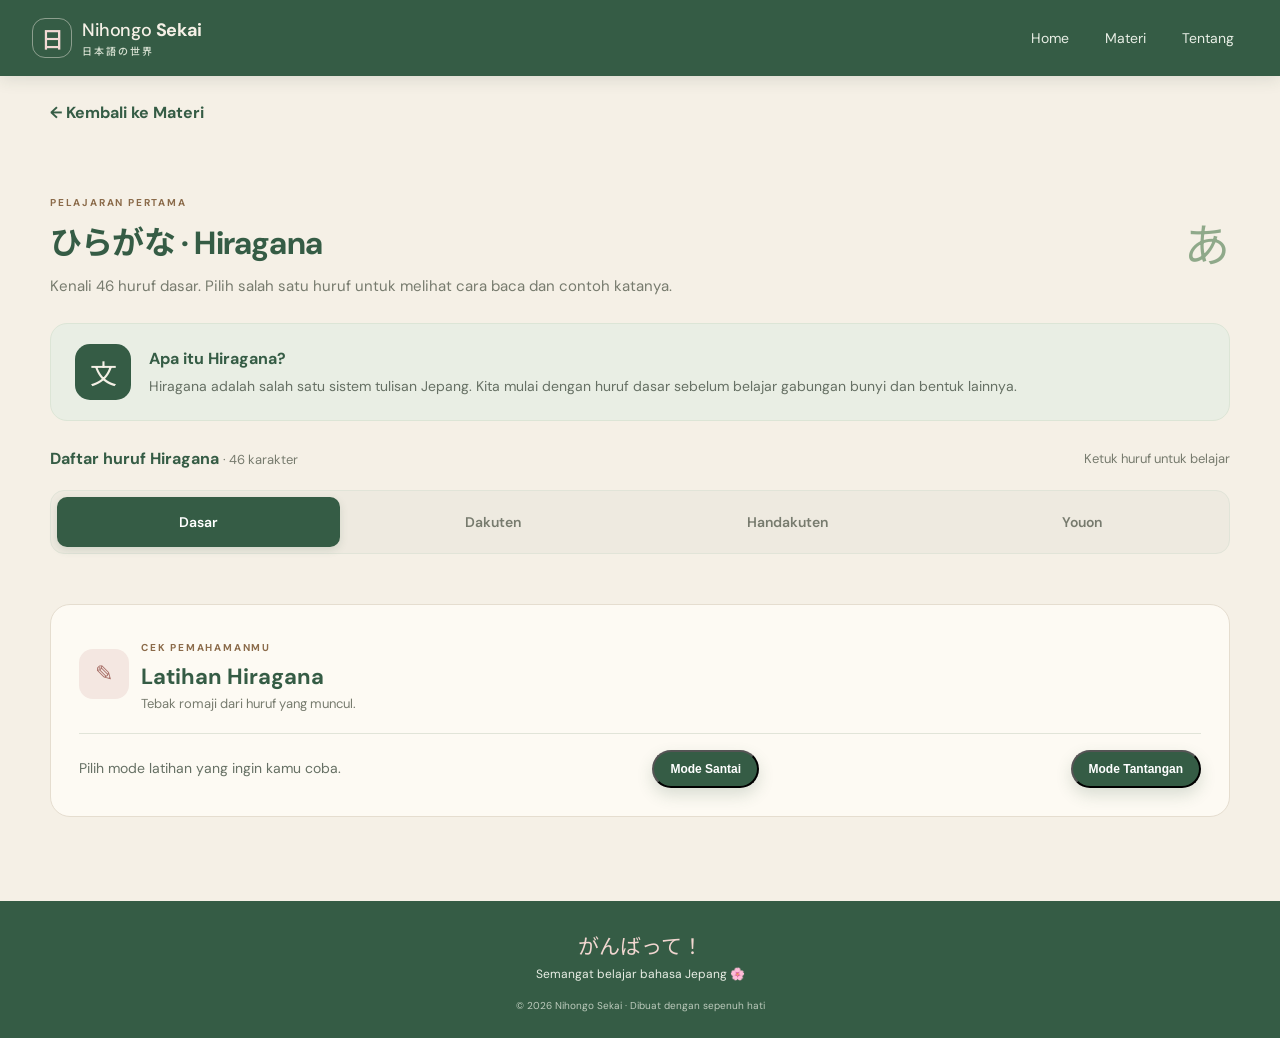
==== hiragana.html @ 3c8f75ea "Add files via upload" ====
<!DOCTYPE html>
<html lang="id">
<head>
  <meta charset="UTF-8">
  <meta name="viewport" content="width=device-width, initial-scale=1.0">
  <meta name="theme-color" content="#355C45">
  <meta name="description" content="Nihongo Sekai — teman belajar bahasa Jepang dari dasar dengan suasana yang menyenangkan.">
  <title>Belajar Hiragana — Nihongo Sekai</title>
  <link rel="preconnect" href="https://fonts.googleapis.com">
  <link rel="preconnect" href="https://fonts.gstatic.com" crossorigin>
  <link href="https://fonts.googleapis.com/css2?family=DM+Sans:wght@400;500;600;700&family=Noto+Sans+JP:wght@500;600;700&display=swap" rel="stylesheet">
  <link rel="stylesheet" href="css/style.css">
</head>
<body>
  <header class="site-header" id="home">
    <nav class="navbar" aria-label="Navigasi utama">
      <a class="logo" href="#home" aria-label="Nihongo Sekai, kembali ke beranda">
        <span class="logo-mark" aria-hidden="true">日</span>
        <span>Nihongo <strong>Sekai</strong><small>日本語の世界</small></span>
      </a>
      <button class="menu-toggle" id="menuToggle" type="button" aria-label="Buka menu" aria-expanded="false" aria-controls="navLinks">
        <span></span><span></span><span></span>
      </button>
      <div class="nav-links" id="navLinks">
        <a href="index.html">Home</a>
        <a href="materi.html#materi">Materi</a>
        <a href="index.html#tentang">Tentang</a>
      </div>
    </nav>
  </header>

  <main>
    <div class="page-width" style="padding-top:24px">
      <a class="back-link" href="materi.html">← Kembali ke Materi</a>
    </div>
    <section class="hiragana-section page-width" id="hiragana" aria-labelledby="hiraganaTitle">
      <div class="section-heading hiragana-heading">
        <div>
          <span class="section-kicker">PELAJARAN PERTAMA</span>
          <h2 id="hiraganaTitle">ひらがな · Hiragana</h2>
          <p>Kenali 46 huruf dasar. Pilih salah satu huruf untuk melihat cara baca dan contoh katanya.</p>
        </div>
        <span class="heading-flower" aria-hidden="true">あ</span>
      </div>

      <div class="lesson-intro">
        <span class="lesson-intro-mark" aria-hidden="true">文</span>
        <div><strong>Apa itu Hiragana?</strong><p>Hiragana adalah salah satu sistem tulisan Jepang. Kita mulai dengan huruf dasar sebelum belajar gabungan bunyi dan bentuk lainnya.</p></div>
      </div>

      <div class="kana-toolbar">
        <div>
          <strong>Daftar huruf Hiragana</strong>
          <span id="kanaCount"> · 46 karakter</span>
        </div>
        <span class="tap-hint">Ketuk huruf untuk belajar</span>
      </div>

      <div class="kana-tabs" role="tablist" aria-label="Kategori Hiragana">
      <button class="kana-tab active" type="button"
        data-category="basic" aria-selected="true">
        Dasar
      </button>

      <button class="kana-tab" type="button"
        data-category="dakuten" aria-selected="false">
        Dakuten
      </button>

      <button class="kana-tab" type="button"
        data-category="handakuten" aria-selected="false">
        Handakuten
      </button>
      
      <button class="kana-tab" type="button"
        data-category="youon" aria-selected="false">
        Youon
      </button>

</div>

      <div class="kana-grid" id="kanaGrid"
      aria-label="Daftar huruf Hiragana"></div>
      <!-- HINA BARU — DETAIL HURUF DISEMBUNYIKAN SAAT AWAL -->
      <article class="kana-detail" id="kanaDetail" aria-live="polite" hidden>
        <div class="kana-detail-character" id="detailKana">あ</div>
        <div class="kana-detail-copy">
          <span class="detail-label">HURUF YANG DIPILIH</span>
          <h3 id="detailRomaji">a</h3>
          <p id="detailDescription">Dibaca seperti bunyi “a” pada kata “anak”.</p>
          <div class="example-word"><span>CONTOH KATA</span><strong id="detailWord">あさ · asa</strong><small id="detailMeaning">pagi</small></div>
        </div>
      </article>

      <section class="hiragana-quiz" aria-labelledby="quizTitle">
        <div class="quiz-heading"><span class="quiz-icon" aria-hidden="true">✎</span><div><span class="section-kicker">CEK PEMAHAMANMU</span><h3 id="quizTitle">Latihan Hiragana</h3><p>Tebak romaji dari huruf yang muncul.</p></div></div>
        
<div class="quiz-content">

  <!-- HALAMAN 1: PILIH MODE -->
  <div class="quiz-start" id="quizStart">
    <p>Pilih mode latihan yang ingin kamu coba.</p>

    <button class="primary-button quiz-start-button"
      id="startRelaxedQuiz" type="button">
      Mode Santai
    </button>

    <button class="primary-button quiz-start-button"
      id="startChallengeQuiz" type="button">
      Mode Tantangan
    </button>
  </div>

  <!-- HALAMAN 2: PILIH JUMLAH SOAL -->
  <div id="quizCountSelect" hidden>
    <h3>Pilih Jumlah Soal</h3>
    <p id="quizModeDescription"></p>

    <div class="quiz-count-options">
      <button type="button" data-count="10">10 Soal</button>
      <button type="button" data-count="20">20 Soal</button>
      <button type="button" data-count="30">30 Soal</button>
      <button type="button" data-count="40">40 Soal</button>
      <button type="button" data-count="50">50 Soal</button>
      <button type="button" data-count="60">60 Soal</button>
      <button type="button" data-count="70">70 Soal</button>
      <button type="button" data-count="80">80 Soal</button>
      <button type="button" data-count="90">90 Soal</button>
      <button type="button" data-count="100">100 Soal</button>
    </div>

    <button type="button" id="backToQuizMode">
      ← Kembali
    </button>
  </div>

  <!-- HALAMAN 3: QUIZ -->
  <div id="quizContent" hidden></div>

</div>


      </section>
    </section>

  </main>
  <footer class="footer">
    <p class="footer-jp">がんばって！</p>
    <p>Semangat belajar bahasa Jepang 🌸</p>
    <small>© <span id="year">2026</span> Nihongo Sekai · Dibuat dengan sepenuh hati</small>
  </footer>
  <!-- COMMON — SCRIPT UTAMA -->
    <script src="js/script.js"></script>

<!-- HINA BARU — SCRIPT HIRAGANA -->
    <script src="js/hiragana.js"></script>
</body>
</html>
---- css/style.css ----
/* ==========================================
   01. GLOBAL — WARNA, RESET, DAN DASAR
========================================== */

:root {
  --forest: #355c45;
  --forest-deep: #294a38;
  --sage: #8fa98a;
  --sage-light: #e5ebdf;
  --cream: #f5f0e6;
  --paper: #fffdf8;
  --brown: #8b6b4a;
  --ink: #303b32;
  --muted: #777b6e;
  --line: #e1e4d8;
  --shadow: 0 12px 32px rgba(53, 92, 69, .09);
}

* {
  margin: 0;
  padding: 0;
  box-sizing: border-box;
}

html {
  min-height: 100%;
  scroll-behavior: smooth;
  scroll-padding-top: 84px;
  -webkit-text-size-adjust: 100%;
  text-size-adjust: 100%;
}

body {
  min-width: 320px;
  min-height: 100vh;
  min-height: 100svh;
  display: flex;
  flex-direction: column;
  background: var(--cream);
  color: var(--ink);
  font-family: "DM Sans", "Noto Sans JP", sans-serif;
  line-height: 1.6;
}

body > main {
  flex: 1 0 auto;
}

a {
  color: inherit;
}

.page-width {
  width: min(1080px, calc(100% - 40px));
  margin-inline: auto;
}


/* ==========================================
   02. HEADER DAN NAVIGASI
========================================== */

.site-header {
  position: sticky;
  top: 0;
  z-index: 20;
  background: var(--forest);
  color: var(--cream);
  box-shadow: 0 3px 16px rgba(30, 55, 39, .12);
}

.navbar {
  width: min(1120px, calc(100% - 40px));
  min-height: 76px;
  margin: auto;
  display: flex;
  align-items: center;
  justify-content: space-between;
  gap: 20px;
}

.logo {
  display: inline-flex;
  align-items: center;
  gap: 10px;
  font-size: 18px;
  font-weight: 500;
  line-height: 1.15;
  letter-spacing: -.4px;
  text-decoration: none;
}

.logo strong {
  font-weight: 700;
}

.logo small {
  display: block;
  margin-top: 4px;
  color: #d5dfd0;
  font-family: "Noto Sans JP", sans-serif;
  font-size: 10px;
  letter-spacing: 2px;
}

.logo-mark {
  display: grid;
  place-items: center;
  width: 40px;
  height: 40px;
  border: 1px solid rgba(245, 240, 230, .45);
  border-radius: 13px;
  color: #f3d9d4;
  font-family: "Noto Sans JP", sans-serif;
  font-size: 23px;
}

.nav-links {
  display: flex;
  align-items: center;
  gap: 8px;
}

.nav-links a {
  padding: 9px 14px;
  border-radius: 22px;
  color: #e8eee5;
  font-size: 14px;
  text-decoration: none;
  transition: background .2s, color .2s;
}

.nav-links a:hover,
.nav-links a.active {
  background: rgba(255, 255, 255, .13);
  color: #fff;
}

.menu-toggle {
  display: none;
  width: 42px;
  height: 40px;
  padding: 9px;
  border: 1px solid rgba(255, 255, 255, .3);
  border-radius: 10px;
  background: transparent;
}

.menu-toggle span {
  display: block;
  height: 2px;
  margin: 4px 0;
  border-radius: 3px;
  background: var(--cream);
}


/* ==========================================
   03. BERANDA — HERO
========================================== */

.hero {
  position: relative;
  display: grid;
  grid-template-columns: 1fr;
  align-items: center;
  min-height: 0;
  margin-top: 34px;
  padding: 38px 42px 30px 52px;
  overflow: hidden;
  border: 1px solid #dce5d6;
  border-radius: 30px;
  background: linear-gradient(
    125deg,
    #e8eee2 0%,
    #e2eadf 58%,
    #dce8dc 100%
  );
}

.hero-copy {
  position: relative;
  z-index: 2;
}

.eyebrow,
.section-kicker {
  color: var(--brown);
  font-size: 10px;
  font-weight: 700;
  letter-spacing: 1.8px;
}

.eyebrow {
  display: inline-flex;
  align-items: center;
  gap: 8px;
  padding: 7px 11px;
  border: 1px solid rgba(139, 107, 74, .2);
  border-radius: 30px;
  background: rgba(255, 253, 248, .56);
}

.eyebrow-dot {
  width: 7px;
  height: 7px;
  border-radius: 50%;
  background: #c78b82;
}

.hero h1 {
  margin-top: 20px;
  color: var(--forest);
  font-family: "Noto Sans JP", sans-serif;
  font-size: clamp(42px, 6vw, 64px);
  line-height: 1.13;
  letter-spacing: -2px;
}

.hero h1 span {
  color: #c47e78;
}

.hero h1 em {
  display: block;
  margin-top: 8px;
  color: #718a70;
  font-family: "DM Sans", sans-serif;
  font-size: 17px;
  font-style: normal;
  font-weight: 600;
  letter-spacing: 1px;
}

.hero-description {
  max-width: 620px;
  margin-top: 17px;
  color: #596458;
  font-size: 14px;
  line-height: 1.85;
}

.primary-button {
  display: inline-flex;
  align-items: center;
  gap: 18px;
  margin-top: 24px;
  padding: 13px 21px;
  border-radius: 28px;
  background: var(--forest);
  color: white;
  box-shadow: 0 7px 16px rgba(53, 92, 69, .18);
  font-size: 14px;
  font-weight: 700;
  text-decoration: none;
  transition: transform .2s, background .2s;
}

.primary-button:hover {
  transform: translateY(-2px);
  background: var(--forest-deep);
}

.primary-button span {
  font-size: 19px;
  line-height: 1;
}

.hero-note {
  margin-top: 16px;
  color: #748071;
  font-size: 11px;
}

.decor {
  position: absolute;
  color: rgba(196, 126, 120, .45);
  pointer-events: none;
}

.decor-one {
  top: 23px;
  right: 34%;
  font-size: 27px;
}

.decor-two {
  bottom: 20px;
  left: 24px;
  font-family: "Noto Sans JP", sans-serif;
  font-size: 12px;
  letter-spacing: 5px;
  writing-mode: vertical-rl;
}

.welcome-strip {
  display: flex;
  align-items: center;
  gap: 14px;
  margin-top: 22px;
  padding: 15px 21px;
  border: 1px solid #e6dfd1;
  border-radius: 17px;
  background: rgba(255, 253, 248, .72);
}

.welcome-icon {
  font-size: 24px;
}

.welcome-strip p {
  flex: 1;
  color: var(--forest);
  font-size: 13px;
}

.welcome-strip p strong {
  margin-right: 7px;
  font-family: "Noto Sans JP", sans-serif;
}

.welcome-strip p span {
  color: var(--muted);
}

.welcome-jp {
  color: #d7cbb6;
  font-family: "Noto Sans JP", sans-serif;
  font-size: 27px;
}


/* ==========================================
   04. BERANDA — PILIHAN MATERI
========================================== */

.materi {
  padding-top: 76px;
  padding-bottom: 64px;
}

.section-heading {
  display: flex;
  justify-content: space-between;
  align-items: end;
  margin-bottom: 25px;
}

.section-heading h2,
.about h2 {
  margin-top: 5px;
  color: var(--forest);
  font-size: 29px;
  letter-spacing: -.8px;
}

.section-heading p {
  margin-top: 5px;
  color: var(--muted);
  font-size: 13px;
}

.heading-flower {
  color: #c98f87;
  font-size: 34px;
}

.menu {
  display: grid;
  grid-template-columns: repeat(2, minmax(0, 1fr));
  gap: 16px;
}

.item {
  position: relative;
  display: flex;
  align-items: center;
  gap: 17px;
  min-height: 124px;
  padding: 20px;
  overflow: hidden;
  border: 1px solid var(--line);
  border-radius: 20px;
  background: var(--paper);
  box-shadow: var(--shadow);
  color: inherit;
  text-decoration: none;
  transition: transform .2s, box-shadow .2s;
}

.item:hover {
  transform: translateY(-3px);
  box-shadow: 0 16px 32px rgba(53, 92, 69, .13);
}

.item-symbol {
  display: grid;
  flex: 0 0 68px;
  place-items: center;
  width: 68px;
  height: 68px;
  border-radius: 19px;
  color: var(--forest);
  font-family: "Noto Sans JP", sans-serif;
  font-size: 37px;
}

.item-hiragana .item-symbol {
  background: #e7eee3;
}

.item-katakana .item-symbol {
  background: #f5e8e2;
  color: #a76e66;
}

.item-kanji .item-symbol {
  background: #eee9d9;
  color: #88724d;
}

.item-vocab .item-symbol {
  background: #e5eceb;
  color: #547b75;
}

.item h3 {
  color: var(--forest);
  font-size: 16px;
}

.item p {
  margin-top: 3px;
  color: var(--muted);
  font-size: 11px;
}

.item-arrow {
  align-self: flex-start;
  margin-left: auto;
  color: #a1ae9c;
  font-size: 19px;
}

.coming-note {
  margin-top: 19px;
  color: #8a806e;
  font-size: 11px;
  text-align: center;
}

.coming-note span {
  color: #c58c83;
}


/* ==========================================
   05. BERANDA — TENTANG NIHONGO SEKAI
========================================== */

.about {
  display: flex;
  align-items: center;
  gap: 25px;
  margin-bottom: 66px;
  padding: 27px 30px;
  border: 1px solid #e5ddcf;
  border-radius: 22px;
  background: #eee9dc;
}

.about-mark {
  display: grid;
  flex: 0 0 94px;
  place-items: center;
  width: 94px;
  height: 94px;
  border-radius: 50%;
  background: var(--forest);
  color: #f3eadd;
  font-family: "Noto Sans JP", sans-serif;
  font-size: 17px;
  writing-mode: vertical-rl;
  letter-spacing: 5px;
}

.about h2 {
  font-size: 22px;
}

.about p {
  max-width: 650px;
  margin-top: 5px;
  color: #687064;
  font-size: 12px;
  line-height: 1.8;
}
.learning-page {
  padding-top: 42px;
  padding-bottom: 72px;
}
.learning-heading {
  margin-bottom: 25px;
  padding: 27px 28px;
  border: 1px solid #dce5d6;
  border-radius: 23px;
  background: linear-gradient(125deg, #e8eee2, #f0f1e6);
}
.learning-heading h1 {
  margin-top: 5px;
  color: var(--forest);
  font-size: clamp(25px, 5vw, 34px);
  letter-spacing: -.8px;
}
.learning-heading p {
  max-width: 620px;
  margin-top: 7px;
  color: #687064;
  font-size: 13px;
  line-height: 1.8;
}
.learning-materials {
  display: grid;
  grid-template-columns: repeat(2, minmax(0, 1fr));
  gap: 16px;
}
.learning-materials .item {
  min-height: 150px;
  padding: 22px;
  gap: 17px;
}
.learning-materials .item h2 {
  color: var(--forest);
  font-size: 19px;
}
.learning-materials .item p {
  margin-top: 5px;
  color: var(--muted);
  font-size: 13px;
}
.material-disabled {
  cursor: default;
}
.material-disabled small {
  display: inline-block;
  margin-top: 7px;
  color: #a17a6e;
  font-size: 10px;
  font-weight: 700;
}
.jlpt-section {
  padding-top: 62px;
}
.jlpt-section .section-heading {
  margin-bottom: 19px;
}
.jlpt-grid {
  display: grid;
  grid-template-columns: repeat(5, minmax(0, 1fr));
  gap: 12px;
}
.level-card {
  display: flex;
  flex-direction: column;
  align-items: center;
  gap: 4px;
  min-height: 102px;
  padding: 16px 8px;
  border: 1px solid var(--line);
  border-radius: 17px;
  background: var(--paper);
  color: var(--forest);
  box-shadow: 0 6px 18px rgba(53, 92, 69, .06);
  cursor: pointer;
  transition: .18s ease;
}
.level-card strong {
  font-size: 27px;
}
.level-card span {
  color: var(--muted);
  font-size: 11px;
}
.level-card.selected {
  border: 2px solid var(--forest);
  background: #e8eee4;
  transform: translateY(-2px);
}
.level-info {
  display: flex;
  align-items: center;
  gap: 15px;
  margin-top: 17px;
  padding: 18px;
  border: 1px solid #dce5d6;
  border-radius: 17px;
  background: #e9eee4;
}
.level-info-mark {
  display: grid;
  flex: 0 0 54px;
  place-items: center;
  width: 54px;
  height: 54px;
  border-radius: 16px;
  background: var(--forest);
  color: white;
  font-size: 18px;
  font-weight: 700;
}
.level-info strong {
  color: var(--forest);
  font-size: 14px;
}
.level-info p {
  margin-top: 4px;
  color: #667064;
  font-size: 12px;
  line-height: 1.7;
}
.hiragana-section {
  padding: 10px 0 72px;
  scroll-margin-top: 90px;
}
.hiragana-section.page-width {
  margin-top: 20px;
}
.hiragana-heading {
  align-items: center;
}
.hiragana-heading .heading-flower {
  color: var(--sage);
  font-family: "Noto Sans JP", sans-serif;
  font-size: 42px;
}
.lesson-intro {
  display: flex;
  align-items: center;
  gap: 15px;
  margin: 0 0 25px;
  padding: 17px 19px;
  border: 1px solid #dce5d6;
  border-radius: 17px;
  background: #e9eee4;
}
.lesson-intro-mark {
  display: grid;
  flex: 0 0 48px;
  place-items: center;
  width: 48px;
  height: 48px;
  border-radius: 15px;
  background: var(--forest);
  color: var(--cream);
  font-family: "Noto Sans JP", sans-serif;
  font-size: 23px;
}
.lesson-intro strong {
  color: var(--forest);
  font-size: 14px;
}
.lesson-intro p {
  margin-top: 3px;
  color: #667064;
  font-size: 12px;
  line-height: 1.7;
}
.kana-toolbar {
  display: flex;
  justify-content: space-between;
  align-items: center;
  gap: 12px;
  margin-bottom: 12px;
  color: var(--forest);
  font-size: 14px;
}
.kana-toolbar span {
  color: var(--muted);
  font-size: 11px;
  font-weight: 400;
}
.kana-toolbar .tap-hint {
  text-align: right;
}
.kana-tabs {
  display: flex;
  gap: 9px;
  margin: 18px 0;
  padding: 5px;
  border: 1px solid var(--line);
  border-radius: 14px;
  background: #eeeae0;
}
.kana-tab {
  flex: 1;
  min-height: 42px;
  padding: 9px 5px;
  border: 0;
  border-radius: 10px;
  background: transparent;
  color: var(--muted);
  font-family: inherit;
  font-size: 12px;
  font-weight: 600;
  cursor: pointer;
  transition: .2s ease;
}
.kana-tab.active {
  background: var(--forest);
  color: white;
  box-shadow: 0 3px 9px rgba(53, 92, 69, .15);
}
.kana-tab:focus-visible {
  outline: 3px solid #c98f87;
  outline-offset: 2px;
}
.kana-grid {
  display: grid;
  grid-template-columns: repeat(5, minmax(0, 1fr));
  gap: clamp(3px, 1.2vw, 9px);
}
.kana-grid:not(.youon-layout) .kana-card:nth-child(36) {
  grid-column: 1;
}
.kana-grid:not(.youon-layout) .kana-card:nth-child(37) {
  grid-column: 3;
}
.kana-grid:not(.youon-layout) .kana-card:nth-child(38) {
  grid-column: 5;
}
.kana-grid:not(.youon-layout) .kana-card:nth-child(39) {
  grid-column: 1;
}
.kana-grid:not(.youon-layout) .kana-card:nth-child(44) {
  grid-column: 1;
}
.kana-grid:not(.youon-layout) .kana-card:nth-child(45) {
  grid-column: 3;
}
.kana-grid:not(.youon-layout) .kana-card:nth-child(46) {
  grid-column: 5;
}
.kana-grid.youon-layout {
  grid-template-columns: repeat(3, minmax(0, 1fr));
}
.kana-card {
  display: flex;
  flex-direction: column;
  align-items: center;
  justify-content: center;
  min-height: clamp(45px, 12vw, 63px);
  gap: 2px;
  border: 1px solid var(--line);
  border-radius: 10px;
  background: var(--paper);
  color: var(--forest);
  box-shadow: 0 5px 15px rgba(53, 92, 69, .055);
  cursor: pointer;
  transition: transform .16s, border-color .16s, background .16s;
}
.kana-card:active {
  transform: scale(.96);
}
.kana-card.selected {
  border: 2px solid var(--forest);
  background: #e8eee4;
  box-shadow: 0 5px 15px rgba(53, 92, 69, .12);
}
.kana-character {
  font-family: "Noto Sans JP", sans-serif;
  font-size: 29px;
  line-height: 1.25;
}
.kana-romaji {
  color: var(--muted);
  font-size: 11px;
}

.kana-detail[hidden] {
  display: none !important;
}
.kana-detail {
  display: flex;
  align-items: center;
  gap: 20px;
  margin-top: 19px;
  padding: 20px;
  border: 1px solid #dce5d6;
  border-radius: 20px;
  background: linear-gradient(120deg, #e8eee3, #f3f1e7);
  scroll-margin-top: 100px;
}
.kana-detail-character {
  display: grid;
  flex: 0 0 100px;
  place-items: center;
  width: 100px;
  height: 100px;
  border-radius: 18px;
  background: var(--paper);
  color: var(--forest);
  font-family: "Noto Sans JP", sans-serif;
  font-size: 48px;
  white-space: nowrap;
  overflow: hidden;
  box-shadow: 0 5px 16px rgba(53, 92, 69, .08);
}

.kana-detail-copy {
  min-width: 0;
}

.detail-label,
.example-word span {
  color: var(--brown);
  font-size: 9px;
  font-weight: 700;
  letter-spacing: 1.5px;
}

.kana-detail-copy h3 {
  margin-top: 1px;
  color: var(--forest);
  font-size: 25px;
}

.kana-detail-copy > p {
  margin-top: 2px;
  color: #626e61;
  font-size: 12px;
}

.example-word {
  display: flex;
  flex-wrap: wrap;
  align-items: baseline;
  gap: 5px 9px;
  margin-top: 10px;
}

.example-word strong {
  color: var(--forest);
  font-family: "Noto Sans JP", sans-serif;
  font-size: 14px;
}

.example-word small {
  color: var(--muted);
  font-size: 11px;
}

/* Navigasi kembali */

.back-link {
  display: inline-flex;
  margin: 0 0 18px;
  color: var(--forest);
  font-weight: 700;
  text-decoration: none;
}

.back-link:hover {
  text-decoration: underline;
}
.hiragana-quiz {
  margin-top: 25px;
  padding: 20px;
  border: 1px solid #e5ddcf;
  border-radius: 20px;
  background: rgba(255, 253, 248, .78);
}
.quiz-heading {
  display: flex;
  align-items: center;
  gap: 12px;
}
.quiz-icon {
  display: grid;
  flex: 0 0 43px;
  place-items: center;
  width: 43px;
  height: 43px;
  border-radius: 14px;
  background: #f4e7e1;
  color: #a76e66;
  font-size: 22px;
}

.quiz-heading h3 {
  color: var(--forest);
  font-size: 19px;
}

.quiz-heading p {
  color: var(--muted);
  font-size: 11px;
}

.quiz-start {
  display: flex;
  align-items: center;
  justify-content: space-between;
  gap: 12px;
  margin-top: 18px;
  padding-top: 16px;
  border-top: 1px solid var(--line);
}

.quiz-start p {
  color: #667064;
  font-size: 12px;
}

.quiz-start-button {
  margin: 0;
  padding: 10px 16px;
  font-size: 12px;
  cursor: pointer;
}
.quiz-question {
  display: flex;
  flex-direction: column;
  align-items: center;
  margin-top: 18px;
  padding-top: 16px;
  border-top: 1px solid var(--line);
}
.quiz-progress {
  align-self: stretch;
  color: var(--muted);
  font-size: 11px;
  text-align: center;
}
.quiz-kana {
  margin: 8px 0 13px;
  color: var(--forest);
  font-family: "Noto Sans JP", sans-serif;
  font-size: 66px;
  line-height: 1.2;
}

.quiz-prompt {
  color: #667064;
  font-size: 12px;
}

.quiz-options {
  display: grid;
  grid-template-columns: repeat(2, minmax(0, 1fr));
  gap: 9px;
  width: 100%;
  margin-top: 14px;
}

.quiz-option {
  min-height: 44px;
  border: 1px solid var(--line);
  border-radius: 12px;
  background: white;
  color: var(--forest);
  font-size: 14px;
  font-weight: 700;
  cursor: pointer;
}

.quiz-option:disabled {
  cursor: default;
  opacity: 1;
}

.quiz-option.correct {
  border-color: #6d9875;
  background: #e5efe4;
  color: #315d3f;
}

.quiz-option.wrong {
  border-color: #cf9189;
  background: #f7e8e4;
  color: #995b55;
}

.quiz-feedback {
  min-height: 22px;
  margin-top: 11px;
  color: var(--forest);
  font-size: 12px;
  font-weight: 600;
  text-align: center;
}

.quiz-next {
  margin-top: 8px;
  padding: 10px 18px;
  border: 0;
  border-radius: 22px;
  background: var(--forest);
  color: white;
  font-size: 12px;
  font-weight: 700;
  cursor: pointer;
}

/* Hasil quiz */

.quiz-result {
  padding-top: 18px;
  text-align: center;
}

.quiz-result-score {
  color: var(--forest);
  font-size: 32px;
  font-weight: 700;
}

.quiz-result p {
  color: var(--muted);
  font-size: 12px;
}

.quiz-result button {
  margin-top: 12px;
  padding: 10px 18px;
  border: 0;
  border-radius: 22px;
  background: var(--forest);
  color: white;
  font-weight: 700;
  cursor: pointer;
}

/* Pilihan jumlah soal */

.quiz-count-options {
  display: grid;
  grid-template-columns: repeat(5, minmax(0, 1fr));
  gap: 10px;
  margin-top: 24px;
}

.quiz-count-options button {
  min-height: 65px;
  padding: 10px 4px;
  border: 1px solid #e3e9df;
  border-radius: 14px;
  background: #fff;
  color: #355c45;
  font-family: inherit;
  font-size: 15px;
  font-weight: 700;
  cursor: pointer;
  box-shadow: 0 3px 12px rgba(53, 92, 69, .06);
  transition: .2s ease;
}

.quiz-count-options button:hover {
  border-color: #78977e;
  background: #edf4ed;
  transform: translateY(-3px);
  box-shadow: 0 7px 16px rgba(53, 92, 69, .12);
}

.quiz-count-options button:active {
  transform: scale(.97);
}
.item:focus-visible,
.kana-card:focus-visible,
.quiz-option:focus-visible,
.primary-button:focus-visible {
  outline: 3px solid #c98f87;
  outline-offset: 3px;
}


/* ==========================================
   11. FOOTER
========================================== */

.footer {
  flex-shrink: 0;
  margin-top: auto;
  padding: 28px 20px 24px;
  background: var(--forest);
  color: #e9eee5;
  text-align: center;
}

.footer-jp {
  color: #f1d6d0;
  font-family: "Noto Sans JP", sans-serif;
  font-size: 21px;
}

.footer p:not(.footer-jp) {
  margin-top: 3px;
  font-size: 12px;
}

.footer small {
  display: block;
  margin-top: 14px;
  color: #bdcbbd;
  font-size: 10px;
}



/* ==========================================
   12. RESPONSIVE BARU — TABLET DAN DESKTOP
   Penyempurnaan ukuran layar menengah dan besar
========================================== */


/* TABLET — 651px SAMPAI 899px */

@media (min-width: 651px) and (max-width: 899px) {

  /* GLOBAL */
  .page-width {
    width: min(760px, calc(100% - 40px));
  }

  .navbar {
    width: calc(100% - 40px);
  }

  /* BERANDA */
  .hero {
    padding: 42px 38px 34px;
  }

  .hero-description {
    font-size: 15px;
  }

  .item {
    min-height: 132px;
    padding: 20px;
  }

  .item h3 {
    font-size: 17px;
  }

  .item p {
    font-size: 12px;
  }

  /* MATERI */
  .learning-page {
    padding-top: 36px;
    padding-bottom: 60px;
  }

  .learning-heading {
    padding: 25px;
  }

  .learning-heading p {
    font-size: 14px;
  }

  /* HIRAGANA DAN KATAKANA */
  .hiragana-section {
    padding-bottom: 60px;
  }

  .kana-card {
    min-height: 68px;
  }

  .kana-character {
    font-size: 32px;
  }

  .kana-romaji {
    font-size: 12px;
  }

  .kana-detail-character {
    flex-basis: 90px;
    width: 90px;
    height: 90px;
    font-size: 43px;
  }

  /* KUIS */
  .hiragana-quiz {
    padding: 22px;
  }

  .quiz-kana {
    font-size: 72px;
  }

  .quiz-option {
    min-height: 48px;
    font-size: 15px;
  }
}


/* DESKTOP DAN LAPTOP — 900px KE ATAS */

@media (min-width: 900px) {

  /* GLOBAL */
  .page-width {
    width: min(1180px, calc(100% - 64px));
  }

  .navbar {
    width: min(1220px, calc(100% - 64px));
  }

  /* BERANDA */
  .hero {
    padding: 54px 64px 44px;
  }

  .hero h1 {
    font-size: clamp(54px, 5vw, 72px);
  }

  .hero h1 em {
    font-size: 20px;
  }

  .hero-description {
    max-width: 700px;
    font-size: 16px;
  }

  .welcome-strip {
    padding: 18px 24px;
  }

  .welcome-strip p {
    font-size: 14px;
  }

  .materi {
    padding-top: 88px;
    padding-bottom: 72px;
  }

  .section-heading h2,
  .about h2 {
    font-size: 32px;
  }

  .section-heading p {
    font-size: 15px;
  }

  .menu {
    gap: 20px;
  }

  .item {
    min-height: 148px;
    padding: 24px;
    gap: 20px;
  }

  .item-symbol {
    flex-basis: 76px;
    width: 76px;
    height: 76px;
    font-size: 42px;
  }

  .item h3 {
    font-size: 18px;
  }

  .item p {
    font-size: 13px;
  }

  /* TENTANG NIHONGO SEKAI */
  .about {
    gap: 32px;
    padding: 34px;
  }

  .about-mark {
    flex-basis: 104px;
    width: 104px;
    height: 104px;
  }

  .about h2 {
    font-size: 25px;
  }

  .about p {
    font-size: 14px;
  }

  /* MATERI DAN JLPT */
  .learning-page {
    padding-top: 56px;
    padding-bottom: 84px;
  }

  .learning-heading {
    padding: 34px 36px;
  }

  .learning-heading h1 {
    font-size: clamp(32px, 3vw, 42px);
  }

  .learning-heading p {
    font-size: 15px;
  }

  .learning-materials {
    gap: 20px;
  }

  .learning-materials .item {
    min-height: 168px;
    padding: 26px;
  }

  .learning-materials .item h2 {
    font-size: 21px;
  }

  .learning-materials .item p {
    font-size: 14px;
  }

  .jlpt-section {
    padding-top: 72px;
  }

  .jlpt-grid {
    gap: 16px;
  }

  .level-card {
    min-height: 120px;
    padding: 20px 12px;
  }

  .level-card strong {
    font-size: 32px;
  }

  .level-card span {
    font-size: 13px;
  }

  .level-info {
    padding: 22px;
  }

  .level-info-mark {
    flex-basis: 60px;
    width: 60px;
    height: 60px;
  }

  .level-info strong {
    font-size: 16px;
  }

  .level-info p {
    font-size: 14px;
  }

  /* HIRAGANA DAN KATAKANA */
  .hiragana-section {
    padding: 20px 0 84px;
  }

  .hiragana-section.page-width {
    margin-top: 24px;
  }

  .hiragana-heading .heading-flower {
    font-size: 46px;
  }

  .lesson-intro {
    gap: 18px;
    padding: 20px 24px;
  }

  .lesson-intro-mark {
    flex-basis: 56px;
    width: 56px;
    height: 56px;
    font-size: 27px;
  }

  .lesson-intro strong {
    font-size: 16px;
  }

  .lesson-intro p {
    font-size: 14px;
  }

  .kana-toolbar {
    font-size: 16px;
  }

  .kana-toolbar span {
    font-size: 13px;
  }

  .kana-tabs {
    gap: 12px;
    padding: 6px;
  }

  .kana-tab {
    min-height: 50px;
    font-size: 14px;
  }

  .kana-grid {
    gap: 12px;
  }

  .kana-card {
    min-height: 82px;
    border-radius: 14px;
  }

  .kana-character {
    font-size: 40px;
  }

  .kana-romaji {
    font-size: 13px;
  }

  .kana-detail {
    gap: 26px;
    padding: 26px;
  }

  .kana-detail-character {
    flex-basis: 120px;
    width: 120px;
    height: 120px;
    font-size: 58px;
  }

  .kana-detail-copy h3 {
    font-size: 29px;
  }

  .kana-detail-copy > p {
    font-size: 14px;
  }

  .example-word strong {
    font-size: 17px;
  }

  .example-word small {
    font-size: 13px;
  }

  /* KUIS HIRAGANA DAN KATAKANA */
  .hiragana-quiz {
    margin-top: 32px;
    padding: 28px;
  }

  .quiz-heading h3 {
    font-size: 22px;
  }

  .quiz-heading p {
    font-size: 13px;
  }

  .quiz-icon {
    flex-basis: 50px;
    width: 50px;
    height: 50px;
  }

  .quiz-start p {
    font-size: 14px;
  }

  .quiz-kana {
    font-size: 82px;
  }

  .quiz-progress {
    font-size: 13px;
  }

  .quiz-prompt {
    font-size: 14px;
  }

  .quiz-options {
    gap: 12px;
    margin-top: 18px;
  }

  .quiz-option {
    min-height: 54px;
    font-size: 16px;
  }

  .quiz-feedback {
    font-size: 14px;
  }

  .quiz-next {
    padding: 12px 22px;
    font-size: 14px;
  }

  .quiz-result-score {
    font-size: 38px;
  }

  .quiz-result p {
    font-size: 14px;
  }

  .quiz-result button {
    min-height: 44px;
    font-size: 14px;
  }

  .quiz-count-options {
    gap: 12px;
    margin-top: 28px;
  }

  .quiz-count-options button {
    min-height: 74px;
    font-size: 17px;
  }
}

@media (max-width: 650px) {

  .page-width {
    width: min(100% - 28px, 520px);
  }

  .navbar {
    width: calc(100% - 28px);
    min-height: 68px;
  }

  .logo {
    font-size: 16px;
  }

  .logo-mark {
    width: 36px;
    height: 36px;
    font-size: 20px;
  }

  .menu-toggle {
    display: block;
  }

  .nav-links {
    position: absolute;
    top: 68px;
    left: 0;
    right: 0;
    display: none;
    flex-direction: column;
    align-items: stretch;
    gap: 3px;
    padding: 10px 14px 14px;
    background: var(--forest);
    box-shadow: 0 10px 15px rgba(30, 55, 39, .12);
  }

  .nav-links.open {
    display: flex;
  }

  .nav-links a {
    padding: 11px 13px;
  }


  /* BERANDA */

  .hero {
    grid-template-columns: 1fr;
    gap: 6px;
    min-height: 0;
    margin-top: 17px;
    padding: 28px 23px 18px;
    border-radius: 23px;
  }

  .hero h1 {
    margin-top: 16px;
    font-size: 48px;
  }

  .hero-description {
    max-width: 100%;
    margin-top: 12px;
    font-size: 13px;
  }

  .primary-button {
    margin-top: 18px;
  }

  .hero-note {
    margin-top: 12px;
  }

  .decor-one {
    top: 16px;
    right: 25px;
  }

  .decor-two {
    display: none;
  }

  .welcome-strip {
    gap: 10px;
    margin-top: 14px;
    padding: 12px 14px;
  }

  .welcome-strip p {
    font-size: 11px;
  }

  .welcome-strip p strong {
    display: block;
    margin: 0 0 2px;
  }

  .welcome-jp {
    font-size: 22px;
  }


  /* PILIHAN MATERI BERANDA */

  .materi {
    padding-top: 54px;
    padding-bottom: 48px;
  }

  .section-heading {
    margin-bottom: 18px;
  }

  .section-heading h2 {
    font-size: 25px;
  }

  .section-heading p {
    font-size: 11px;
  }

  .menu {
    gap: 11px;
  }

  .item {
    min-height: 112px;
    flex-direction: column;
    align-items: flex-start;
    gap: 8px;
    padding: 14px;
    border-radius: 17px;
  }

  .item-symbol {
    flex-basis: auto;
    width: 49px;
    height: 49px;
    border-radius: 14px;
    font-size: 28px;
  }

  .item h3 {
    font-size: 14px;
  }

  .item p {
    font-size: 10px;
  }

  .item-arrow {
    position: absolute;
    top: 13px;
    right: 14px;
  }

  .about {
    gap: 16px;
    margin-bottom: 45px;
    padding: 19px;
  }

  .about-mark {
    flex-basis: 65px;
    width: 65px;
    height: 65px;
    font-size: 13px;
  }

  .about h2 {
    font-size: 18px;
  }

  .about p {
    font-size: 11px;
  }


  /* HALAMAN MATERI DAN JLPT */

  .learning-page {
    padding-top: 22px;
    padding-bottom: 48px;
  }

  .learning-heading {
    margin-bottom: 17px;
    padding: 21px 19px;
    border-radius: 19px;
  }

  .learning-heading p {
    font-size: 12px;
  }

  .learning-materials {
    gap: 11px;
  }

  .learning-materials .item {
    min-height: 145px;
    flex-direction: column;
    align-items: flex-start;
    gap: 9px;
    padding: 14px;
    border-radius: 17px;
  }

  .learning-materials .item .item-symbol {
    flex-basis: auto;
    width: 54px;
    height: 54px;
    font-size: 30px;
  }

  .learning-materials .item h2 {
    font-size: 15px;
  }

  .learning-materials .item p {
    font-size: 10px;
  }

  .learning-materials .item-arrow {
    position: absolute;
    top: 13px;
    right: 14px;
  }

  .jlpt-section {
    padding-top: 45px;
  }

  .jlpt-grid {
    grid-template-columns: repeat(3, minmax(0, 1fr));
    gap: 9px;
  }

  .level-card {
    min-height: 85px;
    padding: 12px 5px;
  }

  .level-card strong {
    font-size: 24px;
  }

  .level-info {
    align-items: flex-start;
    padding: 14px;
  }
  .hiragana-section {
    padding: 5px 0 50px;
  }

  .hiragana-heading {
    align-items: center;
  }

  .hiragana-heading .heading-flower {
    font-size: 32px;
  }

  .lesson-intro {
    gap: 11px;
    padding: 13px;
  }

  .lesson-intro-mark {
    flex-basis: 42px;
    width: 42px;
    height: 42px;
  }

  .lesson-intro p {
    font-size: 11px;
  }

  .kana-character {
    font-size: 23px;
  }

  .kana-romaji {
    font-size: clamp(8px, 2.2vw, 10px);
    text-transform: uppercase;
    font-weight: 600;
    color: var(--forest);
  }

  .kana-detail {
    gap: 13px;
    padding: 14px;
  }

  .kana-detail-character {
    flex-basis: 78px;
    width: 78px;
    height: 78px;
    font-size: 36px;
  }

  .kana-detail-copy h3 {
    margin-top: 1px;
    color: var(--forest);
    font-size: 25px;
    text-transform: uppercase;
  }

  .kana-detail-copy > p {
    font-size: 11px;
  }
  .kana-detail[hidden] {
    display: none !important;
  }

  .hiragana-quiz {
    padding: 15px;
  }

  .quiz-start {
    align-items: flex-start;
    flex-direction: column;
  }

  .quiz-start-button {
    align-self: stretch;
    justify-content: center;
  }
}

@media (max-width: 360px) {

  .hero h1 {
    font-size: 42px;
  }

  .item {
    padding: 12px;
  }

  .item-symbol {
    width: 44px;
    height: 44px;
  }

  .kana-tabs {
    gap: 5px;
  }

  .kana-tab {
    font-size: 10px;
  }

  .kana-grid {
    gap: 5px;
  }
}
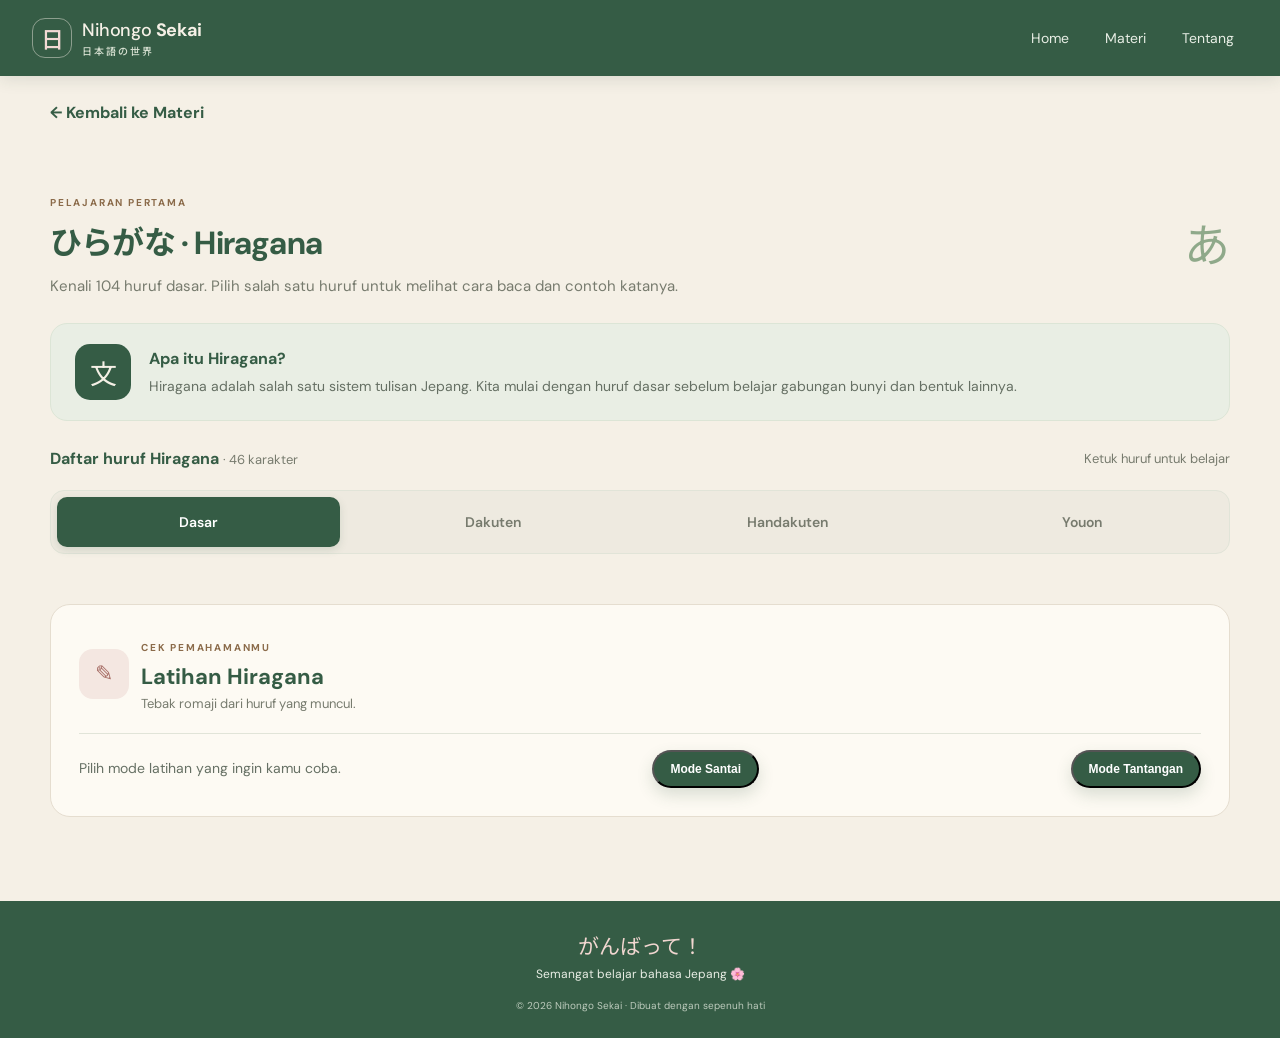
==== commit 5154dc84: "Update hiragana.html" ====
--- a/hiragana.html
+++ b/hiragana.html
@@ -38,7 +38,7 @@
         <div>
           <span class="section-kicker">PELAJARAN PERTAMA</span>
           <h2 id="hiraganaTitle">ひらがな · Hiragana</h2>
-          <p>Kenali 46 huruf dasar. Pilih salah satu huruf untuk melihat cara baca dan contoh katanya.</p>
+          <p>Kenali 104 huruf dasar. Pilih salah satu huruf untuk melihat cara baca dan contoh katanya.</p>
         </div>
         <span class="heading-flower" aria-hidden="true">あ</span>
       </div>
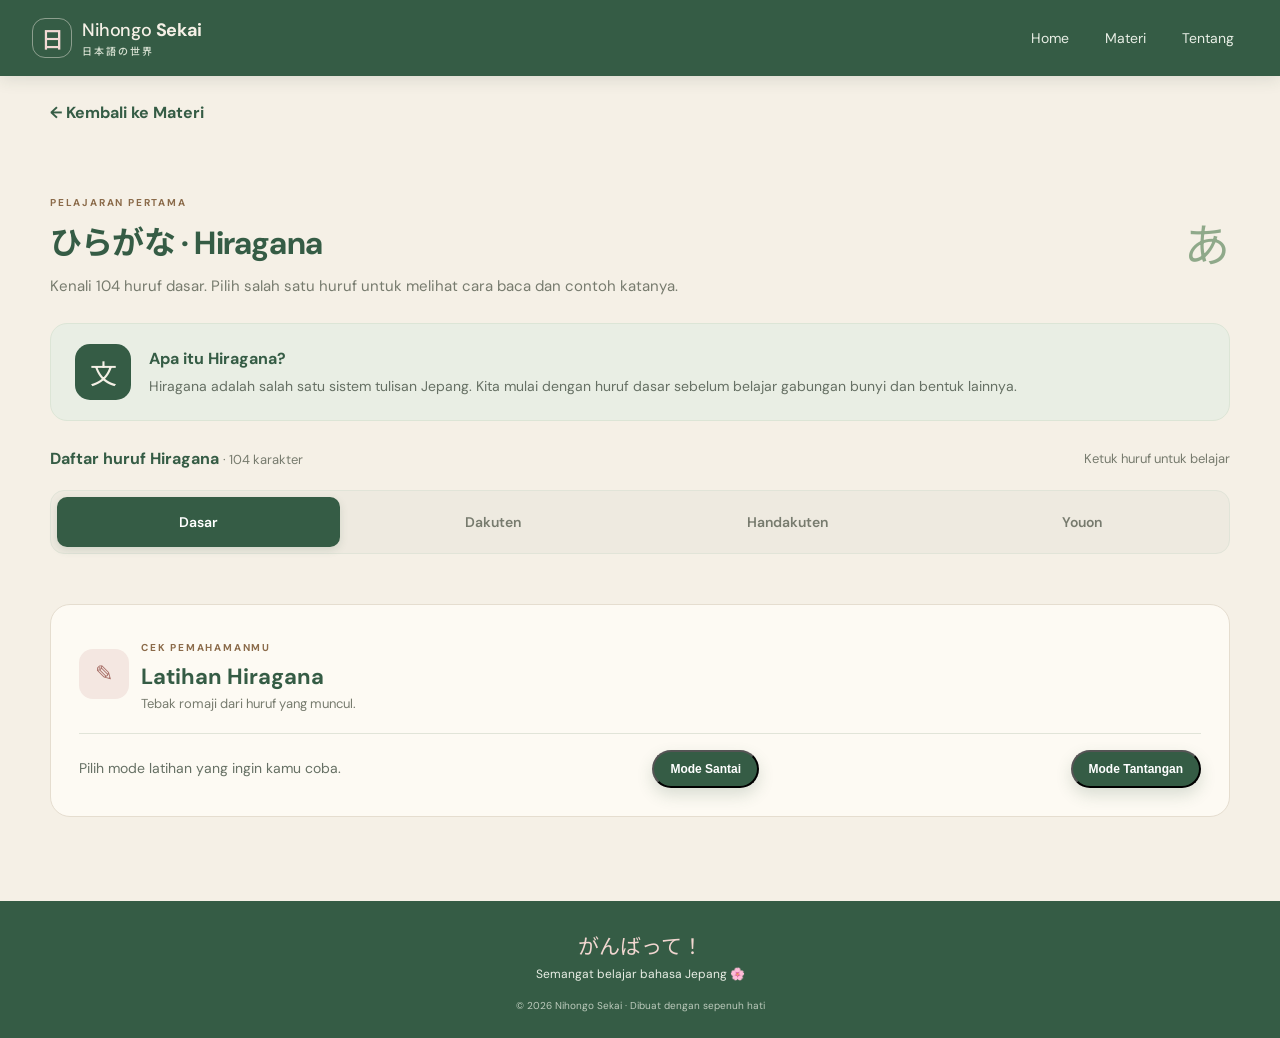
==== commit aa8461aa: "Update hiragana.html" ====
--- a/hiragana.html
+++ b/hiragana.html
@@ -51,7 +51,7 @@
       <div class="kana-toolbar">
         <div>
           <strong>Daftar huruf Hiragana</strong>
-          <span id="kanaCount"> · 46 karakter</span>
+          <span id="kanaCount"> · 104 karakter</span>
         </div>
         <span class="tap-hint">Ketuk huruf untuk belajar</span>
       </div>
